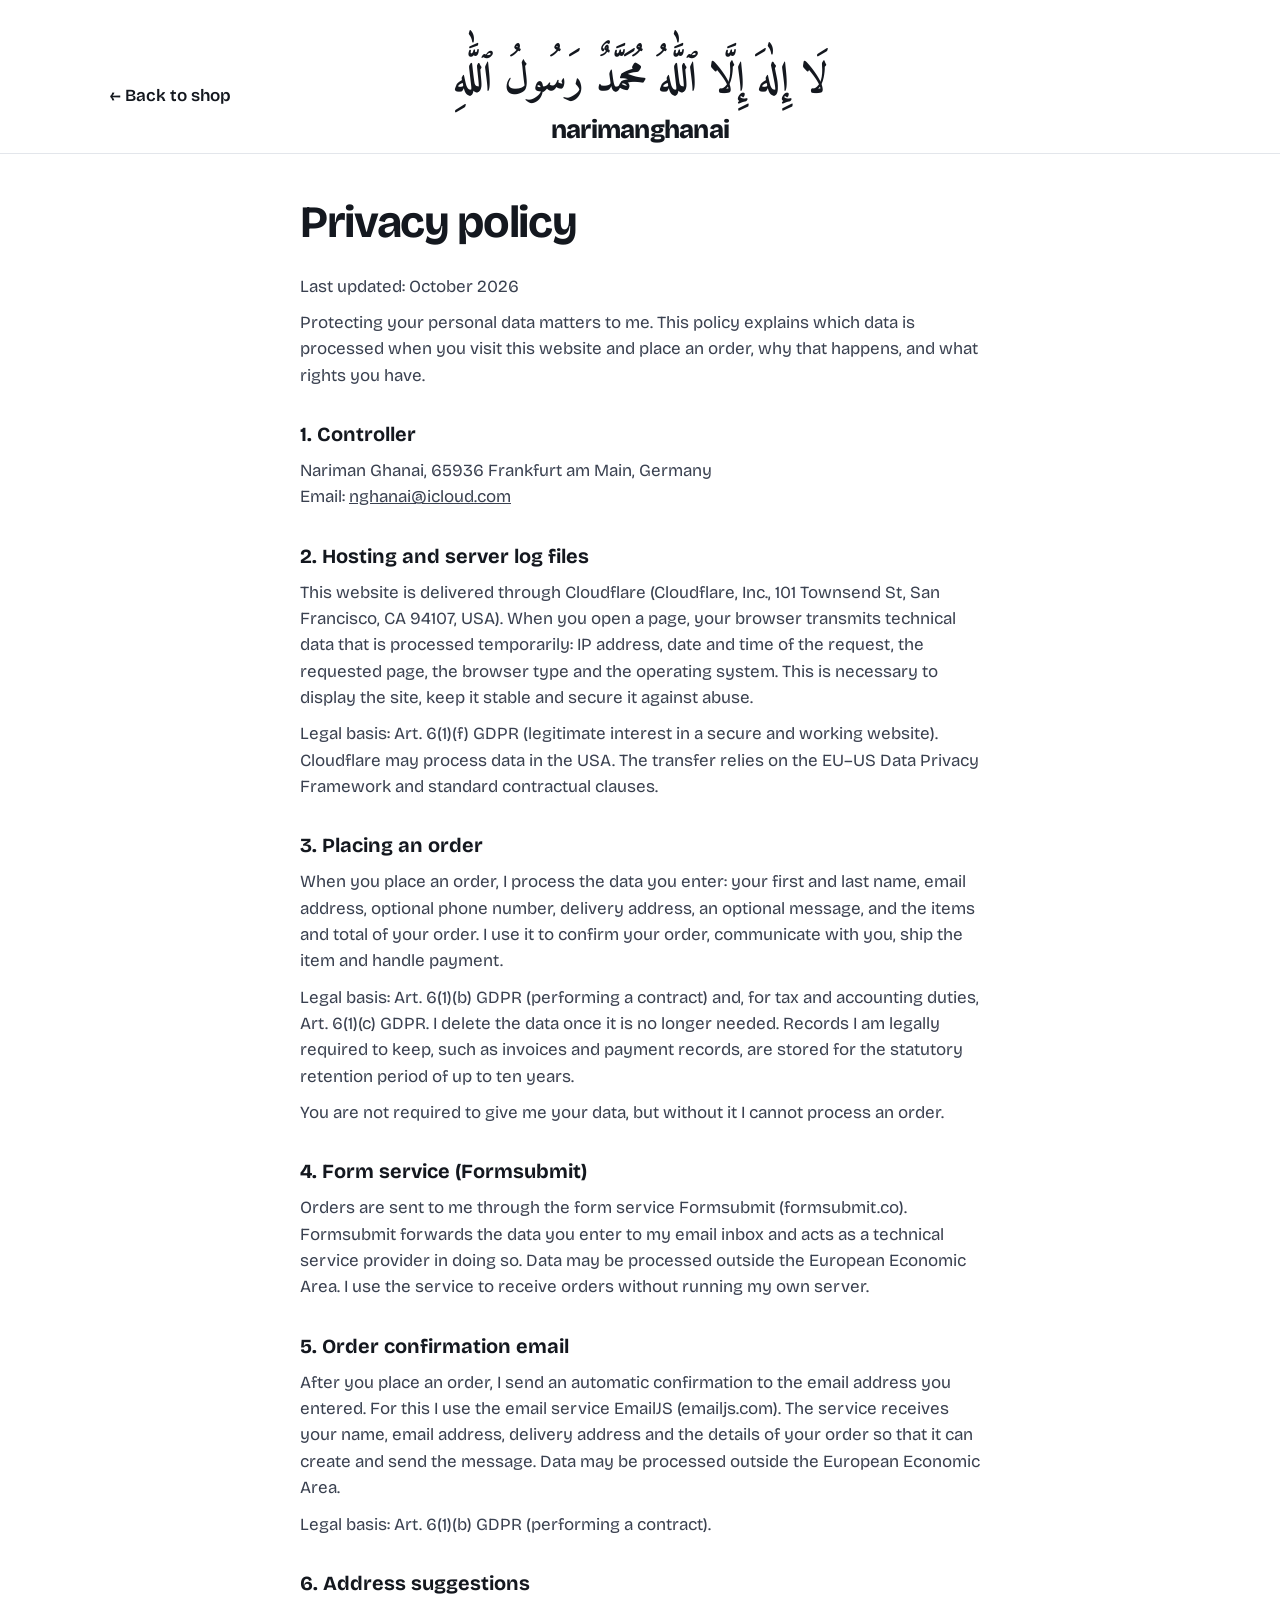
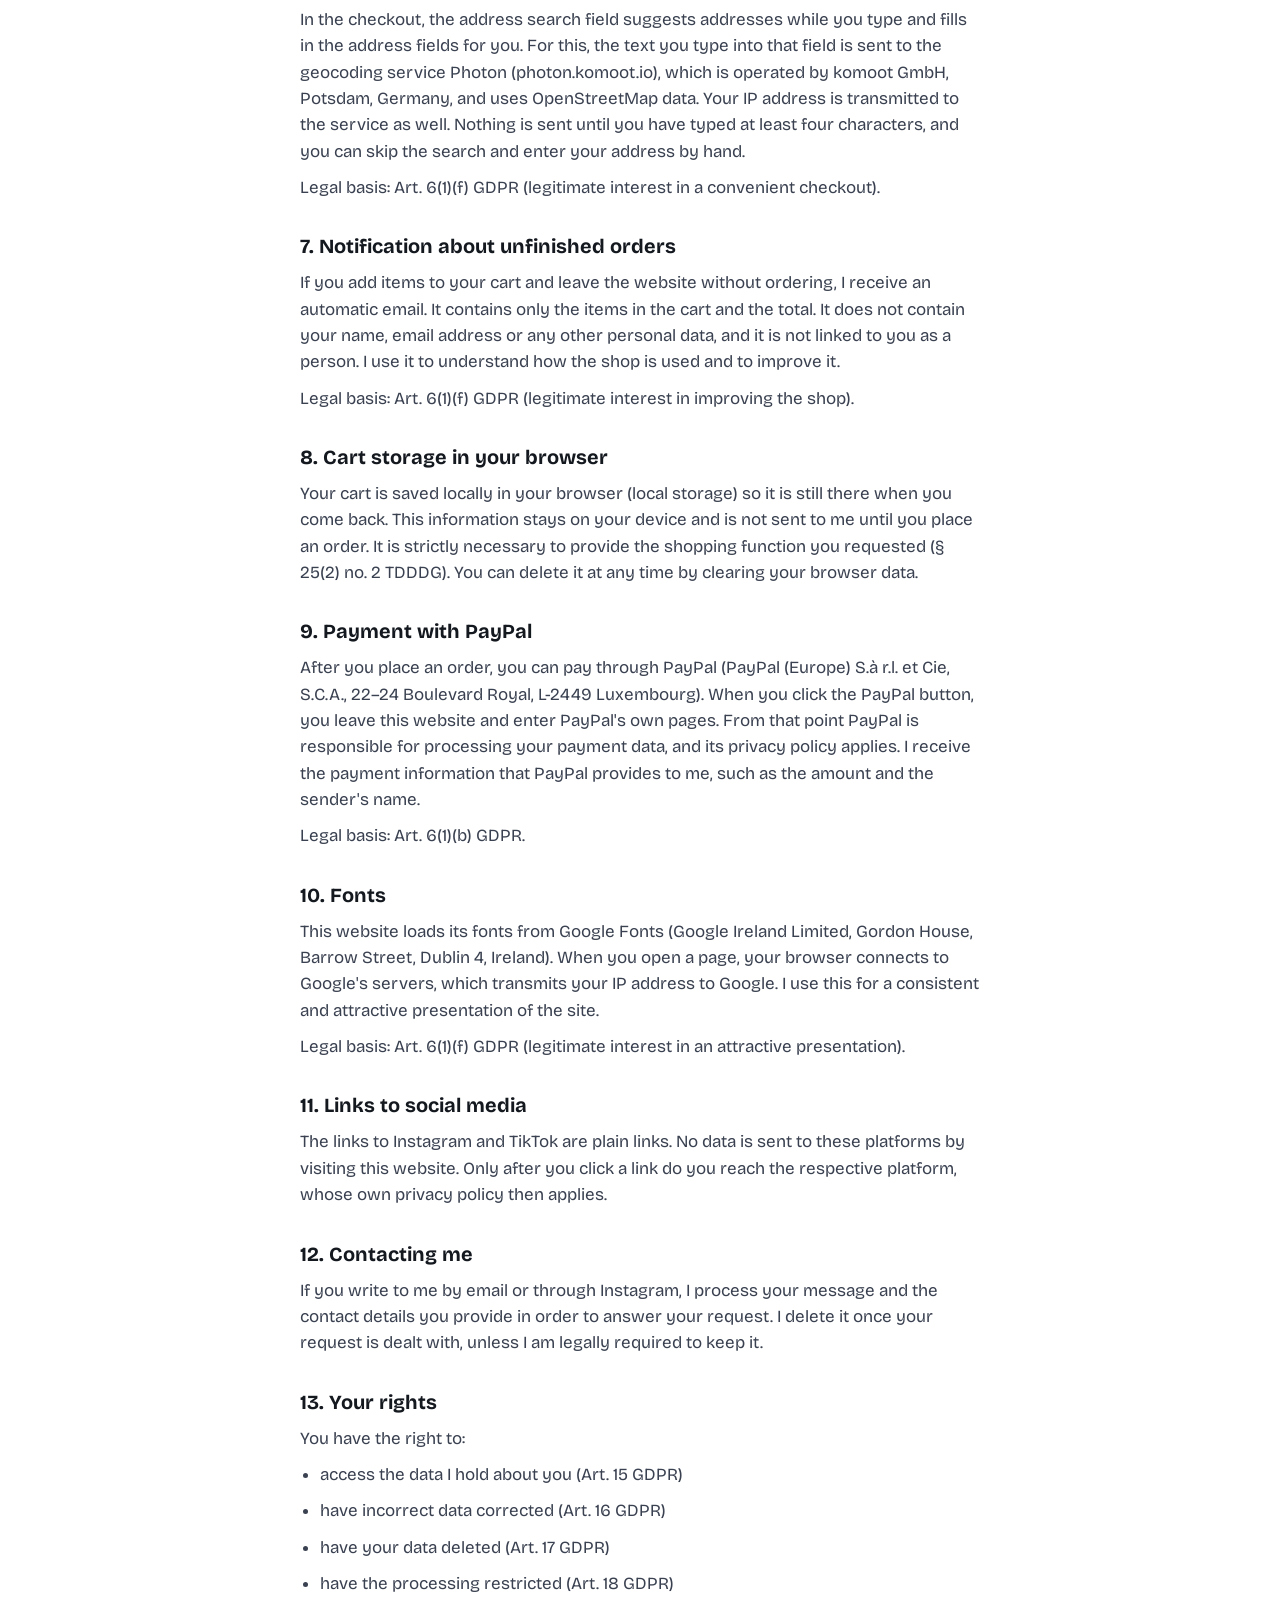
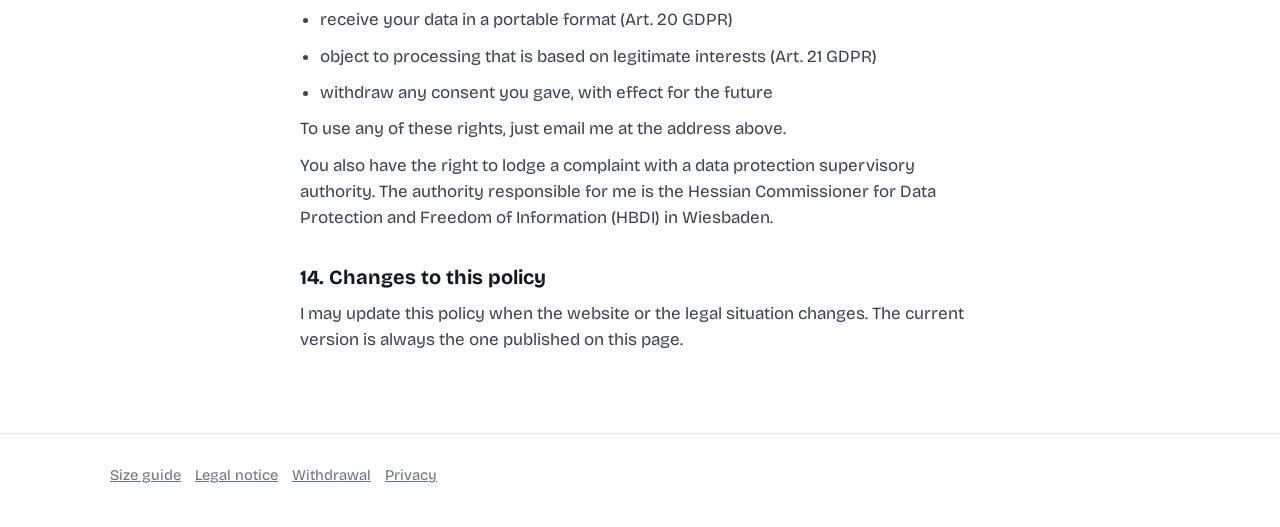
==== datenschutz.html @ de990163 "Add files via upload" ====
<!DOCTYPE html>
<html lang="en">
<head>
<meta charset="utf-8">
<meta name="viewport" content="width=device-width, initial-scale=1, viewport-fit=cover">
<title>Privacy policy – narimanghanai</title>
<link rel="icon" href="/favicon.ico" sizes="any">
<link rel="icon" type="image/png" sizes="32x32" href="/favicon-32.png">
<link rel="apple-touch-icon" href="/apple-touch-icon.png">
<link rel="preconnect" href="https://fonts.googleapis.com">
<link rel="preconnect" href="https://fonts.gstatic.com" crossorigin>
<link href="https://fonts.googleapis.com/css2?family=Amiri:wght@400;700&family=Bricolage+Grotesque:opsz,wght@12..96,400;12..96,600;12..96,800&display=swap" rel="stylesheet">
<link rel="stylesheet" href="style.css?v=5">
</head>
<body>
<header><div class="wrap"><a class="back" href="/">← Back to shop</a><div class="brand"><span class="arabic" lang="ar" dir="rtl">لَا إِلٰهَ إِلَّا ٱللَّٰهُ مُحَمَّدٌ رَسُولُ ٱللَّٰهِ</span><a class="logo" href="/">narimanghanai</a></div></div></header>
<main class="wrap text">
<h1>Privacy policy</h1>
<p>Last updated: October 2026</p>
<p>Protecting your personal data matters to me. This policy explains which data is processed when you visit this website and place an order, why that happens, and what rights you have.</p>

<h2>1. Controller</h2>
<p>Nariman Ghanai, 65936 Frankfurt am Main, Germany<br>Email: <a href="mailto:nghanai@icloud.com">nghanai@icloud.com</a></p>

<h2>2. Hosting and server log files</h2>
<p>This website is delivered through Cloudflare (Cloudflare, Inc., 101 Townsend St, San Francisco, CA 94107, USA). When you open a page, your browser transmits technical data that is processed temporarily: IP address, date and time of the request, the requested page, the browser type and the operating system. This is necessary to display the site, keep it stable and secure it against abuse.</p>
<p>Legal basis: Art. 6(1)(f) GDPR (legitimate interest in a secure and working website). Cloudflare may process data in the USA. The transfer relies on the EU–US Data Privacy Framework and standard contractual clauses.</p>

<h2>3. Placing an order</h2>
<p>When you place an order, I process the data you enter: your first and last name, email address, optional phone number, delivery address, an optional message, and the items and total of your order. I use it to confirm your order, communicate with you, ship the item and handle payment.</p>
<p>Legal basis: Art. 6(1)(b) GDPR (performing a contract) and, for tax and accounting duties, Art. 6(1)(c) GDPR. I delete the data once it is no longer needed. Records I am legally required to keep, such as invoices and payment records, are stored for the statutory retention period of up to ten years.</p>
<p>You are not required to give me your data, but without it I cannot process an order.</p>

<h2>4. Form service (Formsubmit)</h2>
<p>Orders are sent to me through the form service Formsubmit (formsubmit.co). Formsubmit forwards the data you enter to my email inbox and acts as a technical service provider in doing so. Data may be processed outside the European Economic Area. I use the service to receive orders without running my own server.</p>

<h2>5. Order confirmation email</h2>
<p>After you place an order, I send an automatic confirmation to the email address you entered. For this I use the email service EmailJS (emailjs.com). The service receives your name, email address, delivery address and the details of your order so that it can create and send the message. Data may be processed outside the European Economic Area.</p>
<p>Legal basis: Art. 6(1)(b) GDPR (performing a contract).</p>

<h2>6. Address suggestions</h2>
<p>In the checkout, the address search field suggests addresses while you type and fills in the address fields for you. For this, the text you type into that field is sent to the geocoding service Photon (photon.komoot.io), which is operated by komoot GmbH, Potsdam, Germany, and uses OpenStreetMap data. Your IP address is transmitted to the service as well. Nothing is sent until you have typed at least four characters, and you can skip the search and enter your address by hand.</p>
<p>Legal basis: Art. 6(1)(f) GDPR (legitimate interest in a convenient checkout).</p>

<h2>7. Notification about unfinished orders</h2>
<p>If you add items to your cart and leave the website without ordering, I receive an automatic email. It contains only the items in the cart and the total. It does not contain your name, email address or any other personal data, and it is not linked to you as a person. I use it to understand how the shop is used and to improve it.</p>
<p>Legal basis: Art. 6(1)(f) GDPR (legitimate interest in improving the shop).</p>

<h2>8. Cart storage in your browser</h2>
<p>Your cart is saved locally in your browser (local storage) so it is still there when you come back. This information stays on your device and is not sent to me until you place an order. It is strictly necessary to provide the shopping function you requested (§ 25(2) no. 2 TDDDG). You can delete it at any time by clearing your browser data.</p>

<h2>9. Payment with PayPal</h2>
<p>After you place an order, you can pay through PayPal (PayPal (Europe) S.à r.l. et Cie, S.C.A., 22–24 Boulevard Royal, L-2449 Luxembourg). When you click the PayPal button, you leave this website and enter PayPal's own pages. From that point PayPal is responsible for processing your payment data, and its privacy policy applies. I receive the payment information that PayPal provides to me, such as the amount and the sender's name.</p>
<p>Legal basis: Art. 6(1)(b) GDPR.</p>

<h2>10. Fonts</h2>
<p>This website loads its fonts from Google Fonts (Google Ireland Limited, Gordon House, Barrow Street, Dublin 4, Ireland). When you open a page, your browser connects to Google's servers, which transmits your IP address to Google. I use this for a consistent and attractive presentation of the site.</p>
<p>Legal basis: Art. 6(1)(f) GDPR (legitimate interest in an attractive presentation).</p>

<h2>11. Links to social media</h2>
<p>The links to Instagram and TikTok are plain links. No data is sent to these platforms by visiting this website. Only after you click a link do you reach the respective platform, whose own privacy policy then applies.</p>

<h2>12. Contacting me</h2>
<p>If you write to me by email or through Instagram, I process your message and the contact details you provide in order to answer your request. I delete it once your request is dealt with, unless I am legally required to keep it.</p>

<h2>13. Your rights</h2>
<p>You have the right to:</p>
<ul>
<li>access the data I hold about you (Art. 15 GDPR)</li>
<li>have incorrect data corrected (Art. 16 GDPR)</li>
<li>have your data deleted (Art. 17 GDPR)</li>
<li>have the processing restricted (Art. 18 GDPR)</li>
<li>receive your data in a portable format (Art. 20 GDPR)</li>
<li>object to processing that is based on legitimate interests (Art. 21 GDPR)</li>
<li>withdraw any consent you gave, with effect for the future</li>
</ul>
<p>To use any of these rights, just email me at the address above.</p>
<p>You also have the right to lodge a complaint with a data protection supervisory authority. The authority responsible for me is the Hessian Commissioner for Data Protection and Freedom of Information (HBDI) in Wiesbaden.</p>

<h2>14. Changes to this policy</h2>
<p>I may update this policy when the website or the legal situation changes. The current version is always the one published on this page.</p>
</main>
<footer><div class="wrap"><a href="groessen.html">Size guide</a><a href="impressum.html">Legal notice</a><a href="widerruf.html">Withdrawal</a><a href="datenschutz.html">Privacy</a></div></footer>
</body>
</html>
---- style.css ----
:root{--bg:#fff;--ink:#14181F;--muted:#6A7080;--line:#E3E6EB;--accent:#22305A;--thread:#E3B23C}
*{box-sizing:border-box;margin:0}
html{scroll-behavior:smooth}
body{font-family:"Bricolage Grotesque",system-ui,sans-serif;background:var(--bg);color:var(--ink);line-height:1.55;font-size:17px}
a{color:inherit}
:focus-visible{outline:3px solid var(--thread);outline-offset:3px}
.wrap{max-width:1100px;margin:0 auto;padding:0 20px}
header{border-bottom:1px solid var(--line);position:sticky;top:0;background:var(--bg);z-index:5}
header .wrap{display:grid;grid-template-columns:1fr auto 1fr;align-items:center;padding-top:48px;padding-bottom:8px}
.brand{grid-column:2;display:flex;flex-direction:column;align-items:center;text-align:center}
.arabic{font-family:"Amiri","Noto Naskh Arabic",serif;font-size:clamp(1.7rem,6vw,2.6rem);font-weight:700;line-height:1.6;direction:rtl}
.logo{font-weight:800;font-size:1.6rem;letter-spacing:-.03em;text-decoration:none;line-height:1.2}
.cartbtn{grid-column:3;justify-self:end;background:none;border:0;font:inherit;font-weight:600;cursor:pointer;display:flex;gap:8px;align-items:center;color:var(--ink)}
.cartbtn b{background:var(--ink);color:#fff;border-radius:999px;min-width:24px;height:24px;display:grid;place-items:center;font-size:.8rem;padding:0 6px}
.back{grid-column:1;justify-self:start;text-decoration:none;font-weight:600}
.btn{background:var(--ink);color:#fff;border:0;border-radius:999px;padding:11px 20px;font:inherit;font-weight:600;cursor:pointer;text-decoration:none;display:inline-block}
.btn:hover{background:var(--accent)}
.btn.ghost{background:none;color:var(--ink);border:1.5px solid var(--ink)}
.btn.ghost:hover{background:var(--ink);color:#fff}
.btn:disabled{opacity:.5;cursor:default}
h1{font-size:clamp(1.9rem,5vw,2.8rem);letter-spacing:-.03em;line-height:1.1;margin:44px 0 26px}
h2{font-size:1.25rem;margin:30px 0 8px}
.grid{display:grid;grid-template-columns:repeat(auto-fill,minmax(230px,1fr));gap:34px 22px;padding-bottom:70px}
.ph{aspect-ratio:3/4;display:grid;place-items:center;font-size:3.5rem;font-weight:800;color:rgba(255,255,255,.88)}
.ph img{width:100%;height:100%;object-fit:cover}
.tile h3{font-size:1.05rem;margin-top:12px}
.tile .meta{color:var(--muted);font-size:.92rem}
.tile .price{font-weight:800;margin:4px 0 10px}
.tile .row{display:flex}
.rm{background:none;border:0;color:var(--muted);text-decoration:underline;cursor:pointer;font:inherit;font-size:.9rem;padding:0;margin-top:6px}
.tag{display:inline-block;border:1.5px solid var(--ink);border-radius:999px;font-size:.78rem;font-weight:600;padding:1px 9px;margin-top:6px}
.tile select{flex:0 0 auto}
.tile .btn{flex:1;padding:10px 12px;font-size:.95rem}
input,textarea,select{font:inherit;padding:11px;border:1.5px solid var(--ink);border-radius:8px;background:#fff;color:var(--ink);width:100%}
.tile select{width:auto}
label{display:grid;gap:5px;font-weight:600;font-size:.95rem}
textarea{min-height:80px;resize:vertical}
/* Warenkorb */
.overlay{position:fixed;inset:0;background:rgba(20,24,31,.45);opacity:0;pointer-events:none;transition:opacity .25s;z-index:20}
.drawer{position:fixed;top:0;right:0;bottom:0;width:min(480px,100%);background:#fff;transform:translateX(100%);transition:transform .3s;z-index:21;display:flex;flex-direction:column}
body.open .overlay{opacity:1;pointer-events:auto}
body.open .drawer{transform:none}
.dbody{padding:18px 20px;overflow:auto;flex:1;display:grid;gap:16px;align-content:start}
.line{display:flex;justify-content:space-between;gap:10px;border-bottom:1px solid var(--line);padding-bottom:12px}
.line small{color:var(--muted)}
.qty{display:flex;gap:8px;align-items:center;margin-top:6px}
.qty button{width:28px;height:28px;border-radius:50%;border:1.5px solid var(--ink);background:#fff;cursor:pointer;font-size:1rem;color:var(--ink)}
.total{display:flex;justify-content:space-between;font-weight:800;font-size:1.15rem}
.hint{color:var(--muted);font-size:.9rem}
.hidden{display:none!important}
/* Textseiten */
.text{max-width:720px;padding-bottom:70px}
.text p,.text li{color:#3a4150;margin-bottom:10px}
.text ul{padding-left:20px}
table{border-collapse:collapse;width:100%;margin:10px 0 20px}
th,td{border-bottom:1px solid var(--line);padding:10px 8px;text-align:left}
.tablewrap{overflow-x:auto}
footer{border-top:1px solid var(--line);padding:30px 0 40px;color:var(--muted);font-size:.92rem}
footer a{margin-right:14px}
@media(prefers-reduced-motion:reduce){html{scroll-behavior:auto}.drawer,.overlay{transition:none}}

.list{display:grid;gap:60px;padding-bottom:70px}
.product{display:grid;gap:28px}
@media(min-width:800px){.product{grid-template-columns:1.1fr 1fr;align-items:start}}
.gallery .main{width:100%;height:auto;max-height:85vh;object-fit:contain;background:#fff;border:1px solid var(--line);display:block}
.thumbs{display:flex;gap:8px;margin-top:10px;flex-wrap:wrap}
.thumbs button{width:64px;height:80px;padding:0;border:1.5px solid var(--line);background:#fff;cursor:pointer;border-radius:6px;overflow:hidden}
.thumbs button.on,.thumbs button:hover{border-color:var(--ink)}
.thumbs img{width:100%;height:100%;object-fit:cover;display:block}
.product .price{font-weight:800;font-size:1.6rem;margin:12px 0 4px}
.details{padding-left:18px;margin:14px 0 20px}
.details li{color:#3a4150;margin-bottom:4px}
.line2{display:flex;justify-content:space-between}

/* Lightbox */
.gallery{position:relative}
.gallery .main{cursor:zoom-in}
.fs{position:absolute;top:10px;right:10px;z-index:2;width:44px;height:44px;border-radius:50%;border:0;background:rgba(255,255,255,.92);color:var(--ink);cursor:pointer;display:grid;place-items:center;box-shadow:0 1px 6px rgba(0,0,0,.2)}
.fs svg,.lb svg{width:22px;height:22px;fill:none;stroke:currentColor;stroke-width:1.6;stroke-linecap:round;stroke-linejoin:round;display:block}
.lb{position:fixed;inset:0;background:#080808;z-index:50;outline:none;display:flex;align-items:center;justify-content:center;overflow:hidden;animation:lbin .2s ease}
@keyframes lbin{from{opacity:0}to{opacity:1}}
.lb[hidden]{display:none}
.lb>img{max-width:100vw;max-height:100vh;max-height:100dvh;object-fit:contain;touch-action:none;user-select:none;-webkit-user-drag:none;cursor:zoom-in}
.lbtn{position:absolute;z-index:2;width:48px;height:48px;border:0;border-radius:50%;background:transparent;color:#fff;cursor:pointer;display:grid;place-items:center;opacity:.8;transition:background .15s,opacity .15s}
.lbtn:hover{background:rgba(255,255,255,.14);opacity:1}
.lbtn:focus-visible{outline:2px solid #fff}
.lb-top{position:absolute;top:max(12px,env(safe-area-inset-top));right:max(12px,env(safe-area-inset-right));display:flex;gap:4px;z-index:2}
.lb-top .lbtn{position:static}
.lb-p,.lb-n{top:50%;margin-top:-24px}
.lb-p{left:max(12px,env(safe-area-inset-left))}
.lb-n{right:max(12px,env(safe-area-inset-right))}
.lb-p svg,.lb-n svg{width:30px;height:30px;stroke-width:1.4}
.lb-dots{position:absolute;bottom:max(18px,env(safe-area-inset-bottom));left:0;right:0;display:flex;justify-content:center;gap:4px;z-index:2}
.lb-dots button{width:22px;height:22px;border:0;background:transparent;cursor:pointer;display:grid;place-items:center;padding:0}
.lb-dots button::before{content:"";width:7px;height:7px;border-radius:50%;background:rgba(255,255,255,.4);transition:background .15s,transform .15s}
.lb-dots button.on::before{background:#fff;transform:scale(1.25)}
.lb.single .lb-p,.lb.single .lb-n,.lb.single .lb-dots{display:none}
body.noscroll{overflow:hidden}
/* Alle Geräte */
html{-webkit-text-size-adjust:100%;text-size-adjust:100%}
img{max-width:100%}
button,.btn,select{touch-action:manipulation;-webkit-tap-highlight-color:transparent}
.wrap{padding-left:max(20px,env(safe-area-inset-left));padding-right:max(20px,env(safe-area-inset-right))}
.cartbtn{min-height:44px;padding:0}
.drawer{height:100vh;height:100dvh}
.dbody{padding-bottom:max(18px,env(safe-area-inset-bottom))}
footer .wrap{display:flex;flex-wrap:wrap;gap:6px 0}
footer .wrap p{flex-basis:100%}
@media(min-width:600px) and (max-width:799px){.gallery{max-width:540px;margin:0 auto}.info{max-width:540px;margin:0 auto}}
@media(max-width:420px){body{font-size:16px}.wrap{padding-left:max(16px,env(safe-area-inset-left));padding-right:max(16px,env(safe-area-inset-right))}.lbtn{width:44px;height:44px}}

/* Checkout */
.dhead{display:grid;grid-template-columns:44px 1fr 44px;align-items:center;padding:10px 12px;border-bottom:1px solid var(--line);font-weight:800;font-size:1.15rem;text-align:center}
.dhead>span{grid-column:2}
.iconbtn{width:44px;height:44px;border:0;border-radius:50%;background:none;color:var(--ink);cursor:pointer;display:grid;place-items:center}
.iconbtn:hover{background:#F0F2F5}
.iconbtn svg{width:22px;height:22px;fill:none;stroke:currentColor;stroke-width:1.7;stroke-linecap:round;stroke-linejoin:round}
#back{grid-column:1}
#closeCart{grid-column:3}
#back[hidden]{display:block;visibility:hidden}
.dbody{gap:0;display:block;padding:18px 20px}
#order{display:grid;gap:22px}
fieldset{border:0;padding:0;margin:0;display:grid;gap:12px;min-width:0}
legend{font-weight:800;font-size:1.05rem;padding:0;margin-bottom:12px}
.two{display:grid;grid-template-columns:1fr 1fr;gap:12px}
.two.street{grid-template-columns:1fr 92px}
.two.zip{grid-template-columns:120px 1fr}
.two>label,label{min-width:0}
.opt{font-weight:400;color:var(--muted);font-size:.85rem;margin-left:4px}
.tiny{font-size:.8rem;margin-top:6px}
.choice{display:grid;gap:10px}
.card{display:flex;gap:12px;align-items:flex-start;border:1.5px solid var(--line);border-radius:10px;padding:12px 14px;cursor:pointer;font-weight:400}
.card:has(input:checked){border-color:var(--ink);background:#F7F8FA}
.card input{width:18px;height:18px;margin-top:3px;accent-color:var(--ink);flex:none;padding:0}
.card b{display:block;font-weight:600}
.card small{color:var(--muted);font-size:.85rem}
#addr{display:grid;gap:12px;margin-top:4px}
.ac{position:relative}
.acw{position:relative}
#sug{position:absolute;left:0;right:0;top:calc(100% + 4px);z-index:5;list-style:none;padding:4px;margin:0;background:#fff;border:1.5px solid var(--ink);border-radius:10px;box-shadow:0 8px 24px rgba(0,0,0,.14)}
#sug[hidden]{display:none}
#sug li{padding:10px 12px;border-radius:7px;cursor:pointer;font-size:.95rem;line-height:1.35}
#sug li:hover,#sug li.on{background:#F0F2F5}
input:user-invalid,select:user-invalid{border-color:#B5533C}
.dfoot{border-top:1px solid var(--line);padding:14px 20px max(16px,env(safe-area-inset-bottom));display:grid;gap:6px;background:#fff}
.dfoot .total{margin-top:2px}
.dfoot .tiny{margin:0}
.btn.block{display:block;width:100%;text-align:center;padding:14px 20px;margin-top:8px;font-size:1rem}
.line{margin-bottom:14px}

input,textarea,select{font-weight:400}
#sug li{font-weight:400}
.opt{white-space:nowrap}
.two{align-items:end}
#sug li.none{color:var(--muted);cursor:default;font-size:.9rem}
#sug li.none:hover{background:none}

/* Shop-Raster und Produktfenster */
.shopwrap{padding-top:34px;padding-bottom:70px}
.shop{display:grid;grid-template-columns:repeat(auto-fill,minmax(150px,1fr));gap:18px}
.t{display:block;position:relative;padding:0;margin:0;background:#fff;border:1px solid transparent;cursor:pointer;aspect-ratio:3/4;overflow:hidden}
.t:hover{border-color:#cfd3d9}
.pm{position:fixed;inset:0;z-index:15;background:rgba(20,24,31,.45);display:flex;align-items:center;justify-content:center;padding:20px;animation:lbin .18s ease}
.pm[hidden]{display:none}
.pm-box{background:#fff;width:100%;max-width:1000px;max-height:calc(100vh - 40px);max-height:calc(100dvh - 40px);overflow:auto;border-radius:12px;padding:0 28px 28px}
.pm-bar{position:sticky;top:0;display:flex;justify-content:flex-end;padding:10px 0 4px;background:#fff;z-index:3}
.pm .gallery .main{max-height:70vh}
@media(max-width:700px){
  .shop{grid-template-columns:repeat(auto-fill,minmax(104px,1fr));gap:10px}
  .pm{padding:0}
  .pm-box{max-width:none;max-height:100vh;max-height:100dvh;height:100%;border-radius:0;padding:0 16px max(24px,env(safe-area-inset-bottom))}
}

.colbar{display:flex;align-items:center;justify-content:space-between;gap:14px;flex-wrap:wrap;margin-bottom:24px}
.collection{font-size:clamp(1.25rem,3.4vw,1.8rem);font-weight:800;letter-spacing:-.02em;line-height:1.1;text-transform:uppercase;margin:0}
.cd{position:relative}
.cbtn{display:flex;align-items:center;gap:8px;background:#fff;color:var(--ink);border:1.5px solid var(--ink);border-radius:999px;padding:9px 14px 9px 18px;font:inherit;font-weight:600;font-size:.95rem;cursor:pointer;min-height:44px}
.cbtn:hover{background:var(--ink);color:#fff}
.cbtn svg{width:16px;height:16px;fill:none;stroke:currentColor;stroke-width:2;stroke-linecap:round;stroke-linejoin:round;transition:transform .2s}
.cbtn[aria-expanded="true"] svg{transform:rotate(180deg)}
.cmenu{position:absolute;right:0;top:calc(100% + 8px);z-index:8;min-width:290px;list-style:none;margin:0;padding:6px;background:#fff;border:1.5px solid var(--ink);border-radius:14px;box-shadow:0 10px 30px rgba(0,0,0,.12)}
.cmenu[hidden]{display:none}
.cmenu li{white-space:nowrap;display:flex;justify-content:space-between;gap:16px;padding:11px 12px;border-radius:9px;cursor:pointer;font-weight:600}
.cmenu li:hover{background:#F0F2F5}
.cmenu li[aria-selected="true"]{font-weight:800;background:#F7F8FA}
.cmenu .n{color:var(--muted);font-weight:400}
@media(max-width:520px){.cd{width:100%}.cbtn{width:100%;justify-content:space-between}.cmenu{left:0;right:0}}
/* Kachel: Hover wechselt auf ein zweites Foto, minimal größer */
.t img{position:absolute;inset:0;width:100%;height:100%;object-fit:cover;object-position:50% 45%;display:block}
.t img.h{opacity:0;transition:opacity .3s ease}
.t{transition:transform .25s ease;z-index:0}
@media(hover:hover){
  .t:hover,.t:focus-visible{transform:scale(1.03);z-index:2}
  .t:hover img.h,.t:focus-visible img.h{opacity:1}
}
@media(prefers-reduced-motion:reduce){.t,.t img.h,.cbtn svg{transition:none}.t:hover{transform:none}}
/* Sold-Look */
.soldtag{position:absolute;left:0;right:0;top:50%;transform:translateY(-50%);z-index:3;text-align:center;background:rgba(255,255,255,.88);color:var(--ink);font-weight:800;font-size:.78rem;letter-spacing:.28em;padding:7px 0 7px .28em;text-transform:uppercase}
.t.sold img{filter:grayscale(1);opacity:.5}
.t.sold img.h{display:none}
@media(hover:hover){.t.sold:hover{transform:none}}
.tag.soldout{background:var(--ink);color:#fff}
.product .price.was{color:var(--muted);text-decoration:line-through}

/* Hinzugefügt-Hinweis */
.toast{position:fixed;left:50%;bottom:max(24px,calc(env(safe-area-inset-bottom) + 12px));z-index:40;display:flex;align-items:center;gap:12px;background:var(--ink);color:#fff;border-radius:999px;padding:12px 14px 12px 18px;font-weight:600;font-size:.95rem;box-shadow:0 10px 30px rgba(0,0,0,.22);transform:translate(-50%,24px);opacity:0;pointer-events:none;transition:transform .35s cubic-bezier(.2,.8,.2,1),opacity .25s ease;white-space:nowrap}
.toast.show{transform:translate(-50%,0);opacity:1;pointer-events:auto}
.toast svg{width:20px;height:20px;fill:none;stroke:#fff;stroke-width:2.4;stroke-linecap:round;stroke-linejoin:round;stroke-dasharray:24;stroke-dashoffset:24}
.toast.show svg{animation:tick .45s .15s ease forwards}
@keyframes tick{to{stroke-dashoffset:0}}
.toast button{background:rgba(255,255,255,.16);border:0;color:#fff;font:inherit;font-weight:600;font-size:.88rem;border-radius:999px;padding:6px 12px;cursor:pointer}
.toast button:hover{background:rgba(255,255,255,.28)}
.cartbtn b.pop{animation:pop .45s ease}
@keyframes pop{0%{transform:scale(1)}40%{transform:scale(1.4)}100%{transform:scale(1)}}
@media(prefers-reduced-motion:reduce){.toast{transition:opacity .2s}.toast.show svg{animation:none;stroke-dashoffset:0}.cartbtn b.pop{animation:none}}

/* Einlass-Bildschirm */
.sr{position:absolute;width:1px;height:1px;overflow:hidden;clip:rect(0 0 0 0);white-space:nowrap}
.gate{position:fixed;inset:0;z-index:100;background:#000;color:#fff;display:flex;flex-direction:column;align-items:center;justify-content:space-between;gap:10px;padding:max(20px,env(safe-area-inset-top)) 20px max(18px,env(safe-area-inset-bottom));overflow:auto;transition:opacity .6s ease,visibility .6s}
html.unlocked .gate{display:none}
.gate.out{opacity:0;visibility:hidden}
html:not(.unlocked) body{overflow:hidden}
.gate-top{text-align:center}
.gate-ar{display:block;font-family:"Amiri","Noto Naskh Arabic",serif;font-weight:700;font-size:clamp(1.5rem,5vw,2.2rem);line-height:1.6;direction:rtl}
.gate-brand{font-weight:800;font-size:clamp(1.4rem,4vw,1.9rem);letter-spacing:-.03em;line-height:1.2}
.gate-sub{margin-top:6px;font-size:.74rem;letter-spacing:.32em;text-transform:uppercase;color:#9aa0ad}
.gate-img{flex:1 1 auto;min-height:0;max-height:48vh;width:auto;max-width:min(340px,72vw);object-fit:contain}
.gate-form{width:min(420px,100%);text-align:center}
.gate-row{display:flex;gap:8px}
.gate-row input{flex:1;min-width:0;background:#000;color:#fff;border:1.5px solid #fff;border-radius:999px;padding:14px 20px;text-align:center;font-size:1.05rem;letter-spacing:.3em}
.gate-row input::placeholder{letter-spacing:.04em;color:#7b8190}
.gate-row input:focus{outline:2px solid #E3B23C;outline-offset:2px}
.gate-row button{background:#fff;color:#000;border:0;border-radius:999px;padding:0 26px;font:inherit;font-weight:700;cursor:pointer}
.gate-row button:hover{background:#E3B23C}
.gate-msg{margin:12px 0 0;font-size:.85rem;color:#9aa0ad;min-height:1.4em}
.gate-msg.err{color:#ff8a7a}
.gate-row.shake{animation:shake .4s}
@keyframes shake{20%{transform:translateX(-8px)}40%{transform:translateX(8px)}60%{transform:translateX(-5px)}80%{transform:translateX(5px)}}
.gate-links{display:flex;gap:6px 14px;flex-wrap:wrap;justify-content:center;font-size:.78rem}
.gate-links a{color:#9aa0ad}
@media(prefers-reduced-motion:reduce){.gate{transition:none}.gate-row.shake{animation:none}}
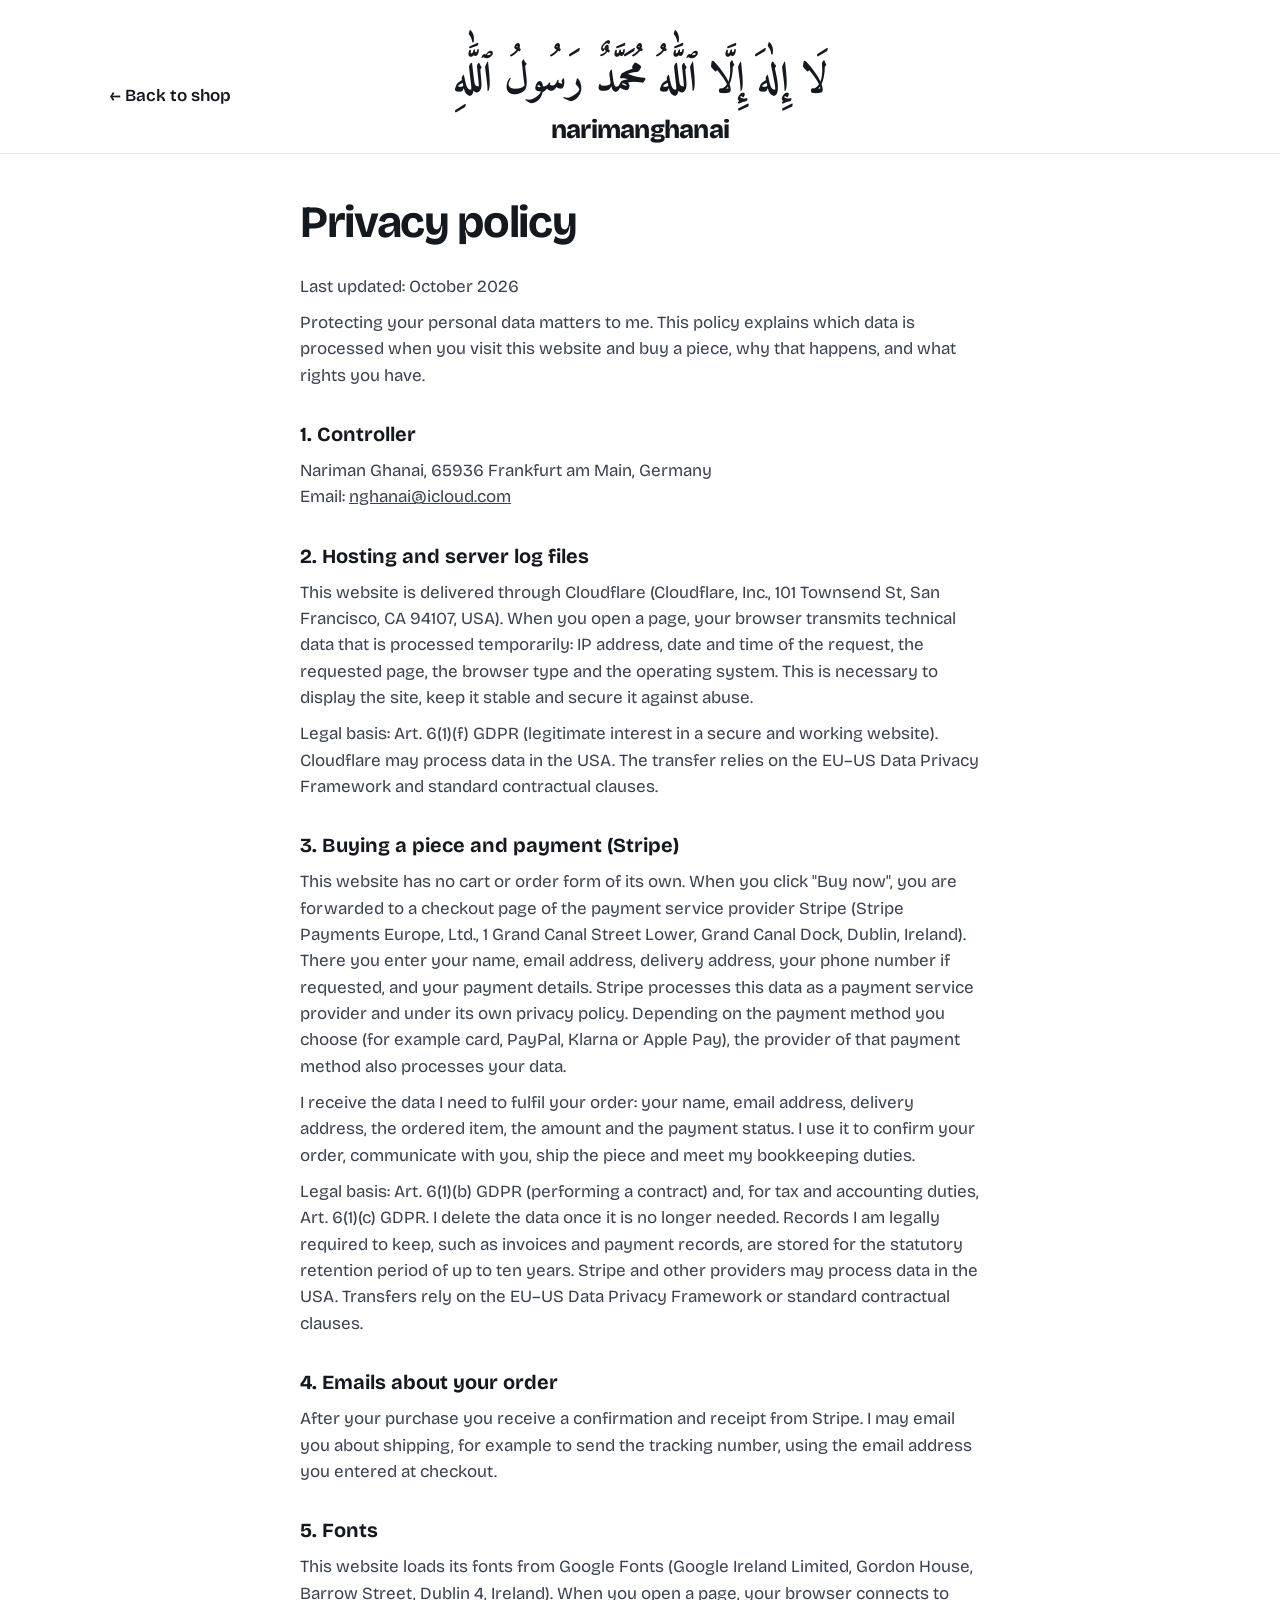
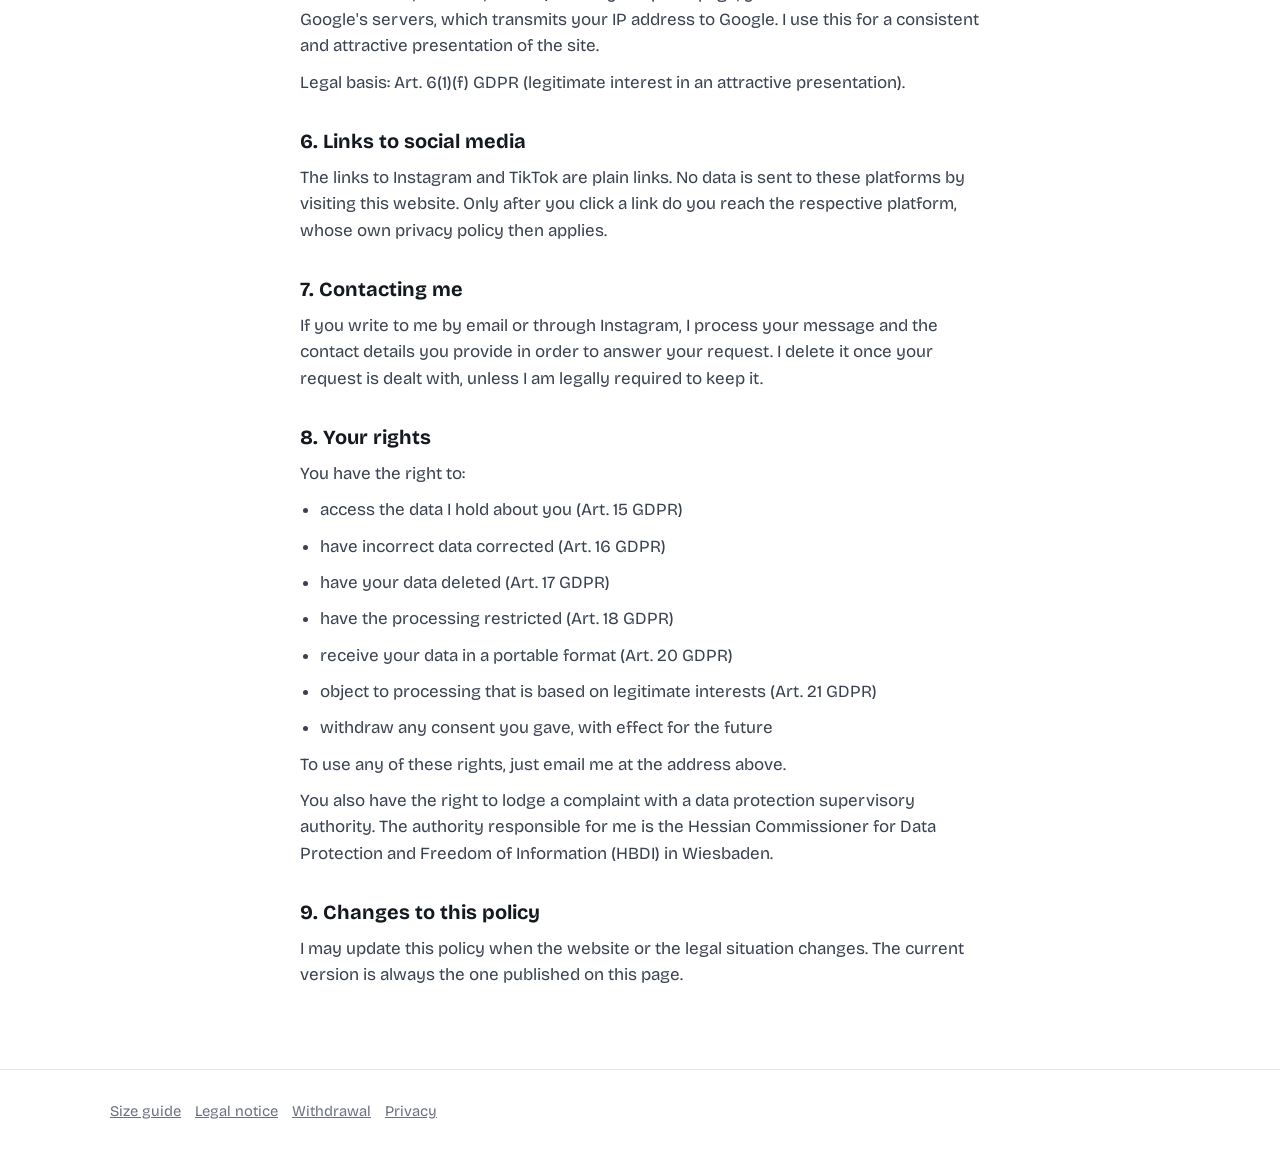
==== commit 02cec01e: "Add files via upload" ====
--- a/datenschutz.html
+++ b/datenschutz.html
@@ -10,14 +10,14 @@
 <link rel="preconnect" href="https://fonts.googleapis.com">
 <link rel="preconnect" href="https://fonts.gstatic.com" crossorigin>
 <link href="https://fonts.googleapis.com/css2?family=Amiri:wght@400;700&family=Bricolage+Grotesque:opsz,wght@12..96,400;12..96,600;12..96,800&display=swap" rel="stylesheet">
-<link rel="stylesheet" href="style.css?v=5">
+<link rel="stylesheet" href="style.css?v=9">
 </head>
 <body>
 <header><div class="wrap"><a class="back" href="/">← Back to shop</a><div class="brand"><span class="arabic" lang="ar" dir="rtl">لَا إِلٰهَ إِلَّا ٱللَّٰهُ مُحَمَّدٌ رَسُولُ ٱللَّٰهِ</span><a class="logo" href="/">narimanghanai</a></div></div></header>
 <main class="wrap text">
 <h1>Privacy policy</h1>
 <p>Last updated: October 2026</p>
-<p>Protecting your personal data matters to me. This policy explains which data is processed when you visit this website and place an order, why that happens, and what rights you have.</p>
+<p>Protecting your personal data matters to me. This policy explains which data is processed when you visit this website and buy a piece, why that happens, and what rights you have.</p>
 
 <h2>1. Controller</h2>
 <p>Nariman Ghanai, 65936 Frankfurt am Main, Germany<br>Email: <a href="mailto:nghanai@icloud.com">nghanai@icloud.com</a></p>
@@ -26,44 +26,25 @@
 <p>This website is delivered through Cloudflare (Cloudflare, Inc., 101 Townsend St, San Francisco, CA 94107, USA). When you open a page, your browser transmits technical data that is processed temporarily: IP address, date and time of the request, the requested page, the browser type and the operating system. This is necessary to display the site, keep it stable and secure it against abuse.</p>
 <p>Legal basis: Art. 6(1)(f) GDPR (legitimate interest in a secure and working website). Cloudflare may process data in the USA. The transfer relies on the EU–US Data Privacy Framework and standard contractual clauses.</p>
 
-<h2>3. Placing an order</h2>
-<p>When you place an order, I process the data you enter: your first and last name, email address, optional phone number, delivery address, an optional message, and the items and total of your order. I use it to confirm your order, communicate with you, ship the item and handle payment.</p>
-<p>Legal basis: Art. 6(1)(b) GDPR (performing a contract) and, for tax and accounting duties, Art. 6(1)(c) GDPR. I delete the data once it is no longer needed. Records I am legally required to keep, such as invoices and payment records, are stored for the statutory retention period of up to ten years.</p>
-<p>You are not required to give me your data, but without it I cannot process an order.</p>
+<h2>3. Buying a piece and payment (Stripe)</h2>
+<p>This website has no cart or order form of its own. When you click "Buy now", you are forwarded to a checkout page of the payment service provider Stripe (Stripe Payments Europe, Ltd., 1 Grand Canal Street Lower, Grand Canal Dock, Dublin, Ireland). There you enter your name, email address, delivery address, your phone number if requested, and your payment details. Stripe processes this data as a payment service provider and under its own privacy policy. Depending on the payment method you choose (for example card, PayPal, Klarna or Apple Pay), the provider of that payment method also processes your data.</p>
+<p>I receive the data I need to fulfil your order: your name, email address, delivery address, the ordered item, the amount and the payment status. I use it to confirm your order, communicate with you, ship the piece and meet my bookkeeping duties.</p>
+<p>Legal basis: Art. 6(1)(b) GDPR (performing a contract) and, for tax and accounting duties, Art. 6(1)(c) GDPR. I delete the data once it is no longer needed. Records I am legally required to keep, such as invoices and payment records, are stored for the statutory retention period of up to ten years. Stripe and other providers may process data in the USA. Transfers rely on the EU–US Data Privacy Framework or standard contractual clauses.</p>
 
-<h2>4. Form service (Formsubmit)</h2>
-<p>Orders are sent to me through the form service Formsubmit (formsubmit.co). Formsubmit forwards the data you enter to my email inbox and acts as a technical service provider in doing so. Data may be processed outside the European Economic Area. I use the service to receive orders without running my own server.</p>
+<h2>4. Emails about your order</h2>
+<p>After your purchase you receive a confirmation and receipt from Stripe. I may email you about shipping, for example to send the tracking number, using the email address you entered at checkout.</p>
 
-<h2>5. Order confirmation email</h2>
-<p>After you place an order, I send an automatic confirmation to the email address you entered. For this I use the email service EmailJS (emailjs.com). The service receives your name, email address, delivery address and the details of your order so that it can create and send the message. Data may be processed outside the European Economic Area.</p>
-<p>Legal basis: Art. 6(1)(b) GDPR (performing a contract).</p>
-
-<h2>6. Address suggestions</h2>
-<p>In the checkout, the address search field suggests addresses while you type and fills in the address fields for you. For this, the text you type into that field is sent to the geocoding service Photon (photon.komoot.io), which is operated by komoot GmbH, Potsdam, Germany, and uses OpenStreetMap data. Your IP address is transmitted to the service as well. Nothing is sent until you have typed at least four characters, and you can skip the search and enter your address by hand.</p>
-<p>Legal basis: Art. 6(1)(f) GDPR (legitimate interest in a convenient checkout).</p>
-
-<h2>7. Notification about unfinished orders</h2>
-<p>If you add items to your cart and leave the website without ordering, I receive an automatic email. It contains only the items in the cart and the total. It does not contain your name, email address or any other personal data, and it is not linked to you as a person. I use it to understand how the shop is used and to improve it.</p>
-<p>Legal basis: Art. 6(1)(f) GDPR (legitimate interest in improving the shop).</p>
-
-<h2>8. Cart storage in your browser</h2>
-<p>Your cart is saved locally in your browser (local storage) so it is still there when you come back. This information stays on your device and is not sent to me until you place an order. It is strictly necessary to provide the shopping function you requested (§ 25(2) no. 2 TDDDG). You can delete it at any time by clearing your browser data.</p>
-
-<h2>9. Payment with PayPal</h2>
-<p>After you place an order, you can pay through PayPal (PayPal (Europe) S.à r.l. et Cie, S.C.A., 22–24 Boulevard Royal, L-2449 Luxembourg). When you click the PayPal button, you leave this website and enter PayPal's own pages. From that point PayPal is responsible for processing your payment data, and its privacy policy applies. I receive the payment information that PayPal provides to me, such as the amount and the sender's name.</p>
-<p>Legal basis: Art. 6(1)(b) GDPR.</p>
-
-<h2>10. Fonts</h2>
+<h2>5. Fonts</h2>
 <p>This website loads its fonts from Google Fonts (Google Ireland Limited, Gordon House, Barrow Street, Dublin 4, Ireland). When you open a page, your browser connects to Google's servers, which transmits your IP address to Google. I use this for a consistent and attractive presentation of the site.</p>
 <p>Legal basis: Art. 6(1)(f) GDPR (legitimate interest in an attractive presentation).</p>
 
-<h2>11. Links to social media</h2>
+<h2>6. Links to social media</h2>
 <p>The links to Instagram and TikTok are plain links. No data is sent to these platforms by visiting this website. Only after you click a link do you reach the respective platform, whose own privacy policy then applies.</p>
 
-<h2>12. Contacting me</h2>
+<h2>7. Contacting me</h2>
 <p>If you write to me by email or through Instagram, I process your message and the contact details you provide in order to answer your request. I delete it once your request is dealt with, unless I am legally required to keep it.</p>
 
-<h2>13. Your rights</h2>
+<h2>8. Your rights</h2>
 <p>You have the right to:</p>
 <ul>
 <li>access the data I hold about you (Art. 15 GDPR)</li>
@@ -77,7 +58,7 @@
 <p>To use any of these rights, just email me at the address above.</p>
 <p>You also have the right to lodge a complaint with a data protection supervisory authority. The authority responsible for me is the Hessian Commissioner for Data Protection and Freedom of Information (HBDI) in Wiesbaden.</p>
 
-<h2>14. Changes to this policy</h2>
+<h2>9. Changes to this policy</h2>
 <p>I may update this policy when the website or the legal situation changes. The current version is always the one published on this page.</p>
 </main>
 <footer><div class="wrap"><a href="groessen.html">Size guide</a><a href="impressum.html">Legal notice</a><a href="widerruf.html">Withdrawal</a><a href="datenschutz.html">Privacy</a></div></footer>
--- a/style.css
+++ b/style.css
@@ -216,26 +216,51 @@
 
 /* Einlass-Bildschirm */
 .sr{position:absolute;width:1px;height:1px;overflow:hidden;clip:rect(0 0 0 0);white-space:nowrap}
-.gate{position:fixed;inset:0;z-index:100;background:#000;color:#fff;display:flex;flex-direction:column;align-items:center;justify-content:space-between;gap:10px;padding:max(20px,env(safe-area-inset-top)) 20px max(18px,env(safe-area-inset-bottom));overflow:auto;transition:opacity .6s ease,visibility .6s}
+.gate{position:fixed;inset:0;z-index:100;background:#000;color:#fff;display:flex;flex-direction:column;align-items:center;justify-content:space-between;padding:max(24px,env(safe-area-inset-top)) 24px max(20px,env(safe-area-inset-bottom));overflow:auto;transition:opacity .6s ease,visibility .6s}
 html.unlocked .gate{display:none}
-.gate.out{opacity:0;visibility:hidden}
-html:not(.unlocked) body{overflow:hidden}
+html.gated:not(.unlocked) body{overflow:hidden}
 .gate-top{text-align:center}
-.gate-ar{display:block;font-family:"Amiri","Noto Naskh Arabic",serif;font-weight:700;font-size:clamp(1.5rem,5vw,2.2rem);line-height:1.6;direction:rtl}
-.gate-brand{font-weight:800;font-size:clamp(1.4rem,4vw,1.9rem);letter-spacing:-.03em;line-height:1.2}
-.gate-sub{margin-top:6px;font-size:.74rem;letter-spacing:.32em;text-transform:uppercase;color:#9aa0ad}
-.gate-img{flex:1 1 auto;min-height:0;max-height:48vh;width:auto;max-width:min(340px,72vw);object-fit:contain}
-.gate-form{width:min(420px,100%);text-align:center}
-.gate-row{display:flex;gap:8px}
-.gate-row input{flex:1;min-width:0;background:#000;color:#fff;border:1.5px solid #fff;border-radius:999px;padding:14px 20px;text-align:center;font-size:1.05rem;letter-spacing:.3em}
-.gate-row input::placeholder{letter-spacing:.04em;color:#7b8190}
-.gate-row input:focus{outline:2px solid #E3B23C;outline-offset:2px}
-.gate-row button{background:#fff;color:#000;border:0;border-radius:999px;padding:0 26px;font:inherit;font-weight:700;cursor:pointer}
-.gate-row button:hover{background:#E3B23C}
-.gate-msg{margin:12px 0 0;font-size:.85rem;color:#9aa0ad;min-height:1.4em}
+.gate-ar{display:block;font-family:"Amiri","Noto Naskh Arabic",serif;font-weight:700;font-size:clamp(1.3rem,4.4vw,1.9rem);line-height:1.6;direction:rtl}
+.gate-brand{font-weight:800;font-size:clamp(1.1rem,3.2vw,1.4rem);letter-spacing:-.02em;line-height:1.2}
+.gate-media{flex:1;min-height:0;width:100%;display:flex;align-items:center;justify-content:center;padding:14px 0}
+.gate-img{width:min(640px,100%);max-height:100%;object-fit:contain;-webkit-mask-image:radial-gradient(ellipse 64% 66% at 50% 50%,#000 52%,transparent 100%);mask-image:radial-gradient(ellipse 64% 66% at 50% 50%,#000 52%,transparent 100%)}
+.gate-form{width:min(360px,100%);text-align:center}
+.gate-field{position:relative;border-bottom:1px solid #4a4f5b;transition:border-color .2s}
+.gate-field:focus-within{border-color:#fff}
+.gate-field input{width:100%;background:transparent;border:0;border-radius:0;color:#fff;text-align:center;font-size:1.15rem;letter-spacing:.4em;padding:14px 50px;outline:none}
+.gate-field input::placeholder{letter-spacing:.22em;font-size:.78rem;text-transform:uppercase;color:#6d7380}
+.gate-field button{position:absolute;right:0;top:50%;transform:translateY(-50%);width:40px;height:40px;border:0;border-radius:50%;background:#fff;color:#000;display:grid;place-items:center;cursor:pointer;transition:background .15s}
+.gate-field button:hover{background:#E3B23C}
+.gate-field button svg{width:18px;height:18px;stroke:currentColor;fill:none;stroke-width:2;stroke-linecap:round;stroke-linejoin:round}
+.gate-msg{margin:14px 0 0;font-size:.72rem;letter-spacing:.22em;text-transform:uppercase;color:#6d7380;min-height:1.4em}
 .gate-msg.err{color:#ff8a7a}
-.gate-row.shake{animation:shake .4s}
+.gate-field.shake{animation:shake .4s}
 @keyframes shake{20%{transform:translateX(-8px)}40%{transform:translateX(8px)}60%{transform:translateX(-5px)}80%{transform:translateX(5px)}}
-.gate-links{display:flex;gap:6px 14px;flex-wrap:wrap;justify-content:center;font-size:.78rem}
-.gate-links a{color:#9aa0ad}
-@media(prefers-reduced-motion:reduce){.gate{transition:none}.gate-row.shake{animation:none}}
+.gate-links{display:flex;gap:6px 14px;flex-wrap:wrap;justify-content:center;font-size:.75rem;padding-top:10px}
+.gate-links a{color:#6d7380}
+.gate-links a:hover{color:#fff}
+@media(prefers-reduced-motion:reduce){.gate{transition:none}.gate-field.shake{animation:none}}
+
+/* Freischalt-Animation */
+.gate{clip-path:inset(0 0 0 0)}
+.gate-field,.gate-field button,.gate-msg{transition:border-color .3s,background .3s,color .3s}
+.gate .chk{stroke-dasharray:24;stroke-dashoffset:24}
+.gate.granted .gate-field{border-color:#E3B23C}
+.gate.granted .gate-field button{background:#E3B23C}
+.gate.granted .gate-msg{color:#E3B23C}
+.gate.granted .chk{animation:tick .4s .05s ease forwards}
+.gate-top,.gate-media,.gate-form,.gate-links{transition:opacity .4s ease,transform .6s ease}
+.gate.lift .gate-media,.gate.lift .gate-form,.gate.lift .gate-links{opacity:0;transform:translateY(-16px)}
+.gate.lift .gate-top{opacity:0;transform:translateY(-10px);transition-delay:.15s}
+.gate.lift{clip-path:inset(0 0 100% 0);transition:clip-path .95s cubic-bezier(.77,0,.18,1) .35s}
+html.reveal header,html.reveal main{animation:siteIn 1s .15s cubic-bezier(.2,.7,.2,1) both}
+@keyframes siteIn{from{opacity:0;transform:translateY(18px)}to{opacity:1;transform:none}}
+@media(prefers-reduced-motion:reduce){.gate.lift{transition:none}html.reveal header,html.reveal main{animation:none}.gate.granted .chk{animation:none;stroke-dashoffset:0}}
+
+/* Stripe-Kauf */
+.product .btn{min-width:210px;text-align:center}
+.product a.btn{text-decoration:none}
+.trust{list-style:none;padding:0;margin:20px 0 0;display:grid;gap:9px;font-size:.88rem;color:var(--muted)}
+.trust li{position:relative;padding-left:24px;line-height:1.45}
+.trust li::before{content:"";position:absolute;left:1px;top:.42em;width:11px;height:6px;border-left:2px solid var(--ink);border-bottom:2px solid var(--ink);transform:rotate(-45deg)}
+.trust a{color:var(--ink)}
